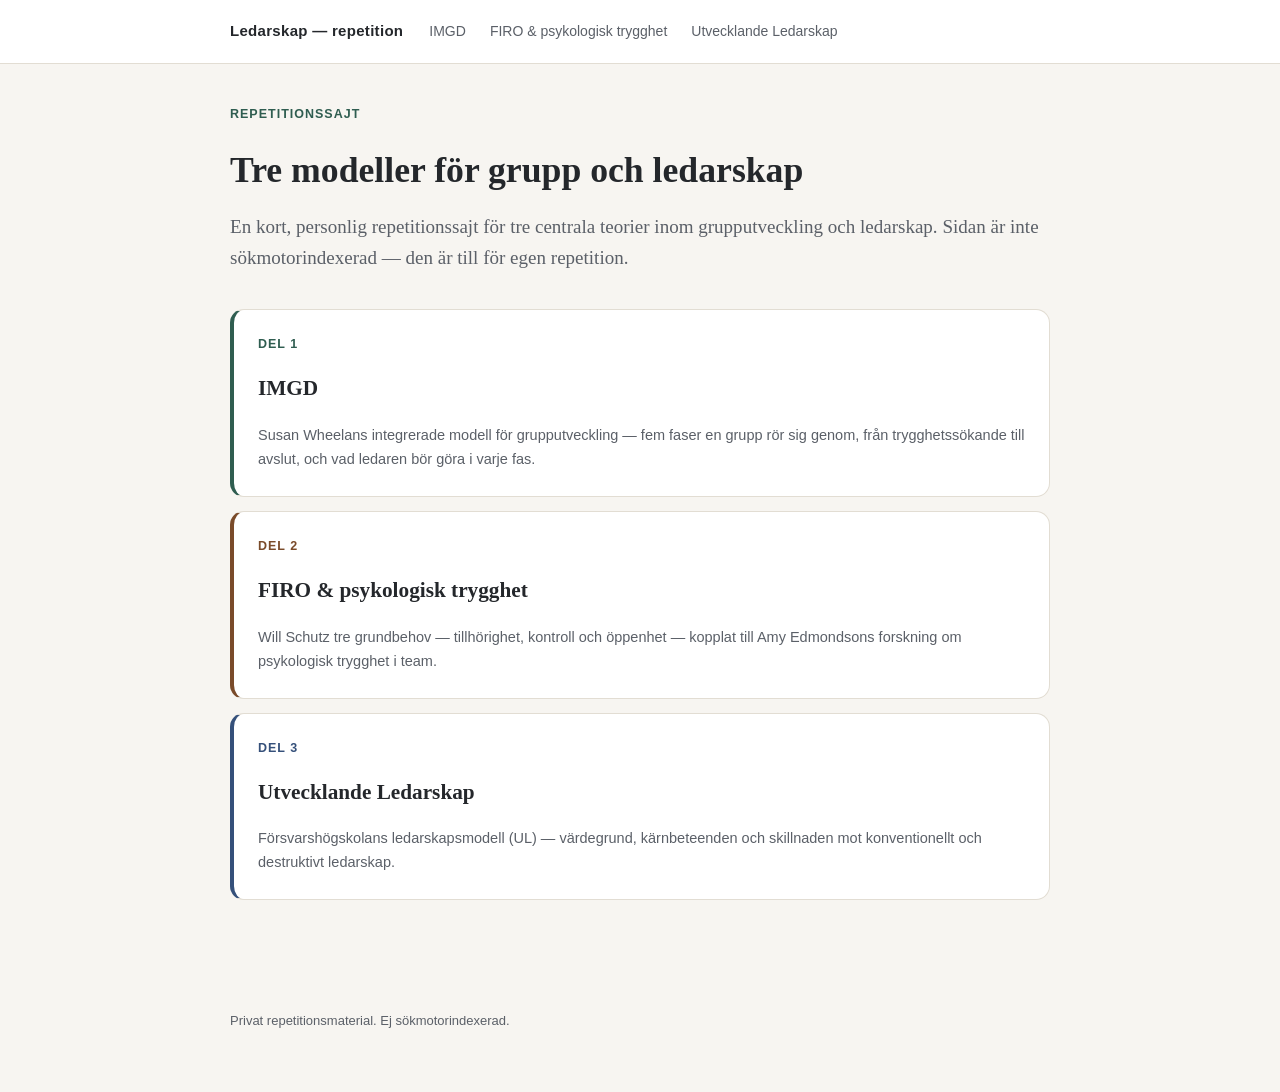
==== index.html @ d12c9a11 "Initial version: IMGD, FIRO och Utvecklande Ledarskap" ====
<!DOCTYPE html>
<html lang="sv">
<head>
<meta charset="UTF-8">
<meta name="viewport" content="width=device-width, initial-scale=1.0">
<title>Ledarskap – repetition</title>
<meta name="robots" content="noindex, nofollow, noarchive">
<link rel="stylesheet" href="style.css">
</head>
<body>
<header class="site-header">
  <nav>
    <a class="brand" href="index.html">Ledarskap — repetition</a>
    <a class="nav-link" href="imgd.html">IMGD</a>
    <a class="nav-link" href="firo.html">FIRO & psykologisk trygghet</a>
    <a class="nav-link" href="utvecklande-ledarskap.html">Utvecklande Ledarskap</a>
  </nav>
</header>

<main>
  <div class="kicker">Repetitionssajt</div>
  <h1>Tre modeller för grupp och ledarskap</h1>
  <p class="lead">En kort, personlig repetitionssajt för tre centrala teorier inom grupputveckling och ledarskap. Sidan är inte sökmotorindexerad — den är till för egen repetition.</p>

  <div class="grid home-cards" style="margin-top:36px;">
    <a href="imgd.html">
      <div class="home-card" style="border-left:4px solid var(--imgd);">
        <div class="kicker" style="color:var(--imgd);">Del 1</div>
        <h2>IMGD</h2>
        <p>Susan Wheelans integrerade modell för grupputveckling — fem faser en grupp rör sig genom, från trygghetssökande till avslut, och vad ledaren bör göra i varje fas.</p>
      </div>
    </a>
    <a href="firo.html">
      <div class="home-card" style="border-left:4px solid var(--firo);">
        <div class="kicker" style="color:var(--firo);">Del 2</div>
        <h2>FIRO &amp; psykologisk trygghet</h2>
        <p>Will Schutz tre grundbehov — tillhörighet, kontroll och öppenhet — kopplat till Amy Edmondsons forskning om psykologisk trygghet i team.</p>
      </div>
    </a>
    <a href="utvecklande-ledarskap.html">
      <div class="home-card" style="border-left:4px solid var(--ul);">
        <div class="kicker" style="color:var(--ul);">Del 3</div>
        <h2>Utvecklande Ledarskap</h2>
        <p>Försvarshögskolans ledarskapsmodell (UL) — värdegrund, kärnbeteenden och skillnaden mot konventionellt och destruktivt ledarskap.</p>
      </div>
    </a>
  </div>
</main>

<footer class="site-footer">
  Privat repetitionsmaterial. Ej sökmotorindexerad.
</footer>
</body>
</html>
---- style.css ----
:root {
  --bg: #f7f5f1;
  --bg-card: #ffffff;
  --text: #24272b;
  --text-muted: #5b6068;
  --accent: #2f5d50;
  --accent-light: #e4efe9;
  --border: #e2ddd3;
  --imgd: #2f5d50;
  --firo: #7a4b2a;
  --ul: #35507a;
  --max-width: 860px;
  --radius: 14px;
}

@media (prefers-color-scheme: dark) {
  :root {
    --bg: #1b1d20;
    --bg-card: #24272b;
    --text: #ecebe8;
    --text-muted: #a9aeb5;
    --accent: #6fae98;
    --accent-light: #2a3530;
    --border: #33363b;
    --imgd: #6fae98;
    --firo: #c68a5c;
    --ul: #7f9fd1;
  }
}

* { box-sizing: border-box; }

html { scroll-behavior: smooth; }

body {
  margin: 0;
  background: var(--bg);
  color: var(--text);
  font-family: "Georgia", "Iowan Old Style", serif;
  line-height: 1.65;
  font-size: 17px;
}

header.site-header {
  border-bottom: 1px solid var(--border);
  background: var(--bg-card);
  position: sticky;
  top: 0;
  z-index: 10;
}

.site-header nav {
  max-width: var(--max-width);
  margin: 0 auto;
  display: flex;
  align-items: center;
  gap: 4px;
  padding: 14px 20px;
  flex-wrap: wrap;
  font-family: -apple-system, BlinkMacSystemFont, "Segoe UI", sans-serif;
}

.site-header a.brand {
  font-weight: 700;
  color: var(--text);
  text-decoration: none;
  margin-right: 12px;
  font-size: 15px;
  letter-spacing: 0.02em;
}

.site-header a.nav-link {
  color: var(--text-muted);
  text-decoration: none;
  font-size: 14px;
  padding: 6px 10px;
  border-radius: 8px;
}

.site-header a.nav-link:hover {
  background: var(--accent-light);
  color: var(--text);
}

.site-header a.nav-link.active {
  background: var(--accent-light);
  color: var(--accent);
  font-weight: 600;
}

main {
  max-width: var(--max-width);
  margin: 0 auto;
  padding: 40px 20px 90px;
}

h1 {
  font-size: 2.1em;
  line-height: 1.2;
  margin-bottom: 0.2em;
}

h2 {
  font-size: 1.4em;
  margin-top: 2em;
  padding-top: 0.4em;
  border-top: 1px solid var(--border);
}

h3 {
  font-size: 1.12em;
  margin-top: 1.6em;
}

.kicker {
  font-family: -apple-system, BlinkMacSystemFont, "Segoe UI", sans-serif;
  text-transform: uppercase;
  letter-spacing: 0.08em;
  font-size: 12.5px;
  font-weight: 700;
  color: var(--accent);
  margin-bottom: 10px;
}

.lead {
  font-size: 1.12em;
  color: var(--text-muted);
}

.card {
  background: var(--bg-card);
  border: 1px solid var(--border);
  border-radius: var(--radius);
  padding: 22px 24px;
  margin: 20px 0;
}

.card.accent {
  border-left: 4px solid var(--accent);
}

.grid {
  display: grid;
  grid-template-columns: 1fr;
  gap: 14px;
  margin: 20px 0;
}

@media (min-width: 620px) {
  .grid.cols-2 { grid-template-columns: 1fr 1fr; }
  .grid.cols-3 { grid-template-columns: repeat(3, 1fr); }
}

.stage {
  background: var(--bg-card);
  border: 1px solid var(--border);
  border-left: 4px solid var(--accent);
  border-radius: 10px;
  padding: 16px 18px;
}

.stage h3 { margin-top: 0; }

table {
  width: 100%;
  border-collapse: collapse;
  margin: 16px 0;
  font-family: -apple-system, BlinkMacSystemFont, "Segoe UI", sans-serif;
  font-size: 15px;
}

th, td {
  text-align: left;
  padding: 10px 12px;
  border-bottom: 1px solid var(--border);
  vertical-align: top;
}

th {
  color: var(--text-muted);
  font-weight: 600;
  font-size: 13px;
  text-transform: uppercase;
  letter-spacing: 0.03em;
}

.diagram {
  margin: 28px 0;
  text-align: center;
}

.diagram svg {
  max-width: 100%;
  height: auto;
}

.quote {
  font-style: italic;
  color: var(--text-muted);
  border-left: 3px solid var(--border);
  padding-left: 16px;
  margin: 20px 0;
}

.summary-box {
  background: var(--accent-light);
  border-radius: var(--radius);
  padding: 20px 22px;
  margin: 28px 0;
}

.summary-box h2 {
  border-top: none;
  margin-top: 0;
}

.section-nav {
  display: flex;
  justify-content: space-between;
  margin-top: 50px;
  padding-top: 20px;
  border-top: 1px solid var(--border);
  font-family: -apple-system, BlinkMacSystemFont, "Segoe UI", sans-serif;
  font-size: 14px;
}

.section-nav a {
  color: var(--accent);
  text-decoration: none;
  font-weight: 600;
}

.pill-row {
  display: flex;
  gap: 8px;
  flex-wrap: wrap;
  margin: 14px 0;
}

.pill {
  font-family: -apple-system, BlinkMacSystemFont, "Segoe UI", sans-serif;
  font-size: 12.5px;
  font-weight: 600;
  padding: 4px 11px;
  border-radius: 999px;
  background: var(--accent-light);
  color: var(--accent);
}

footer.site-footer {
  max-width: var(--max-width);
  margin: 0 auto;
  padding: 0 20px 60px;
  color: var(--text-muted);
  font-family: -apple-system, BlinkMacSystemFont, "Segoe UI", sans-serif;
  font-size: 13px;
}

.home-cards a {
  text-decoration: none;
  color: inherit;
  display: block;
}

.home-card {
  background: var(--bg-card);
  border: 1px solid var(--border);
  border-radius: var(--radius);
  padding: 24px;
  transition: border-color 0.15s ease;
}

.home-card:hover {
  border-color: var(--accent);
}

.home-card .kicker { margin-bottom: 8px; }
.home-card h2 { margin-top: 0; border-top: none; font-size: 1.25em; }
.home-card p { color: var(--text-muted); margin-bottom: 0; font-family: -apple-system, BlinkMacSystemFont, "Segoe UI", sans-serif; font-size: 14.5px; }
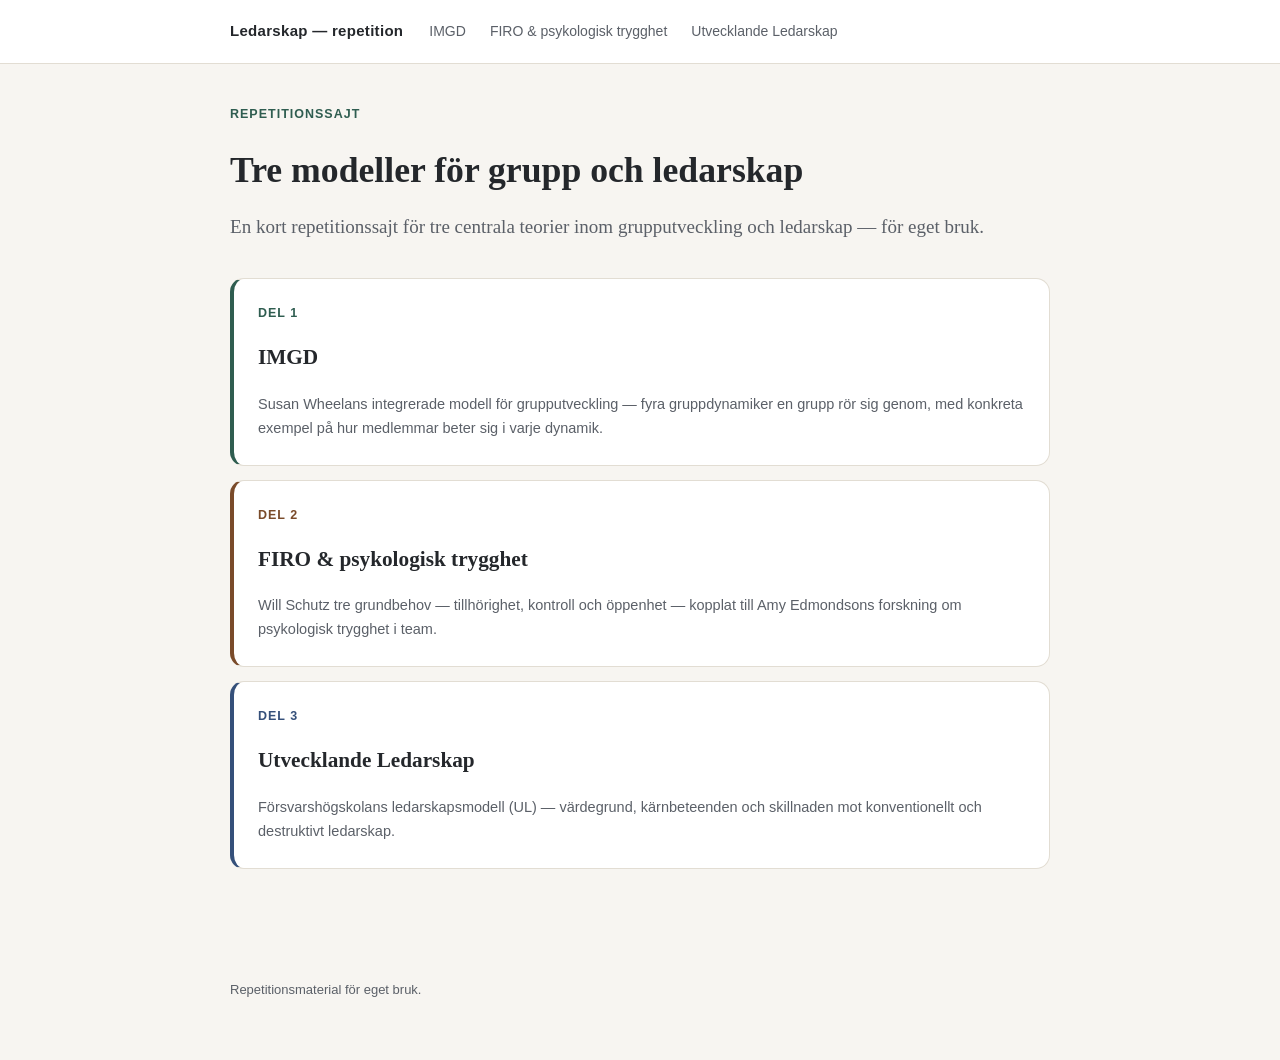
==== commit 9ce28655: "IMGD: fler exempel per gruppdynamik, ta bort avslutsfasen och byt namn från fas till dynamik. FIRO/U" ====
--- a/index.html
+++ b/index.html
@@ -20,14 +20,14 @@
 <main>
   <div class="kicker">Repetitionssajt</div>
   <h1>Tre modeller för grupp och ledarskap</h1>
-  <p class="lead">En kort, personlig repetitionssajt för tre centrala teorier inom grupputveckling och ledarskap. Sidan är inte sökmotorindexerad — den är till för egen repetition.</p>
+  <p class="lead">En kort repetitionssajt för tre centrala teorier inom grupputveckling och ledarskap — för eget bruk.</p>
 
   <div class="grid home-cards" style="margin-top:36px;">
     <a href="imgd.html">
       <div class="home-card" style="border-left:4px solid var(--imgd);">
         <div class="kicker" style="color:var(--imgd);">Del 1</div>
         <h2>IMGD</h2>
-        <p>Susan Wheelans integrerade modell för grupputveckling — fem faser en grupp rör sig genom, från trygghetssökande till avslut, och vad ledaren bör göra i varje fas.</p>
+        <p>Susan Wheelans integrerade modell för grupputveckling — fyra gruppdynamiker en grupp rör sig genom, med konkreta exempel på hur medlemmar beter sig i varje dynamik.</p>
       </div>
     </a>
     <a href="firo.html">
@@ -48,7 +48,7 @@
 </main>
 
 <footer class="site-footer">
-  Privat repetitionsmaterial. Ej sökmotorindexerad.
+  Repetitionsmaterial för eget bruk.
 </footer>
 </body>
 </html>
